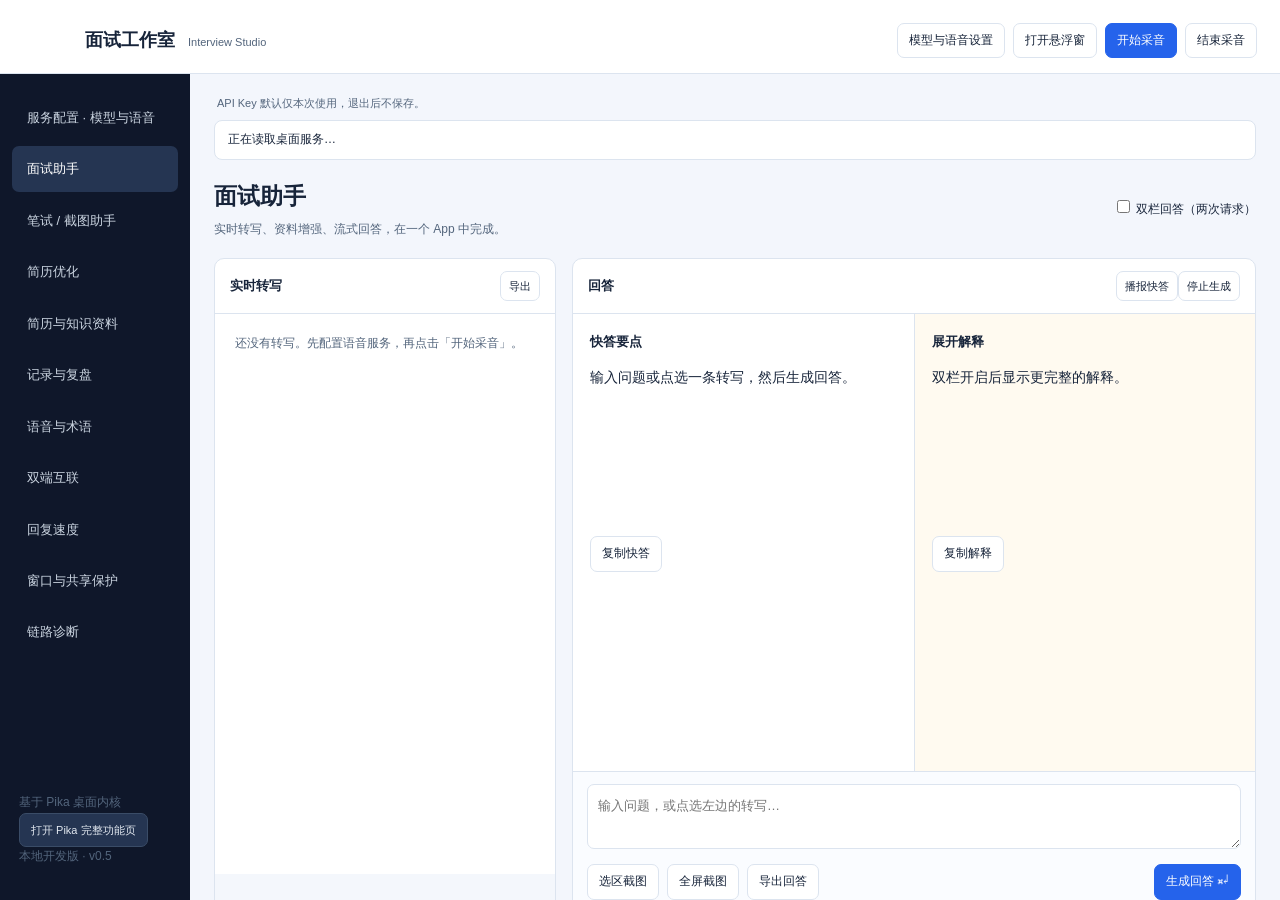
==== desktop/index.html @ 13b84ecf "Add bounded fast answers, sharing controls and native Windows build" ====
<!doctype html><html lang="zh-CN"><head><meta charset="utf-8"><meta name="viewport" content="width=device-width,initial-scale=1"><meta http-equiv="Content-Security-Policy" content="default-src 'self'; script-src 'self'; style-src 'self'; img-src 'self' data:; connect-src 'none'; object-src 'none'; base-uri 'none'; form-action 'none'"><title>面试工作室</title><link rel="stylesheet" href="studio.css"></head>
<body><header><strong>面试工作室 <span>Interview Studio</span></strong><div class="tools"><button id="settings">模型与语音设置</button><button id="overlay">打开悬浮窗</button><button id="start" class="primary">开始采音</button><button id="stop">结束采音</button></div></header>
<div class="layout"><aside><nav id="navigation"><button data-view="connect">服务配置 · 模型与语音</button><button data-view="interview" class="active">面试助手</button><button data-view="written">笔试 / 截图助手</button><button data-view="resume">简历优化</button><button data-view="materials">简历与知识资料</button><button data-view="records">记录与复盘</button><button data-view="setup">语音与术语</button><button data-view="pair">双端互联</button><button data-view="performance">回复速度</button><button data-view="privacy">窗口与共享保护</button><button data-view="diagnostics">链路诊断</button></nav><div class="aside-foot"><p>基于 Pika 桌面内核</p><button id="original">打开 Pika 完整功能页</button><p>本地开发版 · v0.5</p></div></aside><main>
<div id="credential-status" role="status">API Key 默认仅本次使用，退出后不保存。</div>
<div id="status" role="status">正在读取桌面服务…</div>
<section id="work"><div class="title"><div><h1 id="task-title">面试助手</h1><p id="task-description">实时转写、资料增强、流式回答，在一个 App 中完成。</p></div><label><input id="dual" type="checkbox"> 双栏回答（两次请求）</label></div>
<div class="work-grid"><article class="card"><div class="card-head"><b>实时转写</b><button id="export-transcript">导出</button></div><div id="transcripts" class="scroll"><p class="empty">还没有转写。先配置语音服务，再点击「开始采音」。</p></div><div id="partial" class="partial"></div></article>
<article class="card"><div class="card-head"><b id="question-title">回答</b><div><button id="speak">播报快答</button><button id="cancel">停止生成</button></div></div><div id="columns" class="columns scroll"><section><h3>快答要点 <small id="quick-time"></small></h3><pre id="quick">输入问题或点选一条转写，然后生成回答。</pre><button id="copy-quick">复制快答</button></section><section id="deep-column"><h3>展开解释 <small id="deep-time"></small></h3><pre id="deep">双栏开启后显示更完整的解释。</pre><button id="copy-deep">复制解释</button></section></div><div id="attachments"></div><div class="composer"><textarea id="question" aria-label="问题" placeholder="输入问题，或点选左边的转写…"></textarea><div class="row"><button id="capture">选区截图</button><button id="full-capture">全屏截图</button><button id="export-answer">导出回答</button><span class="grow"></span><button id="ask" class="primary">生成回答 ⌘↵</button></div></div></article></div></section>
<section id="other" hidden></section><div id="notice" role="status"></div>
</main></div><script src="renderer.js"></script></body></html>
---- desktop/studio.css ----
:root{--bg:#f3f6fc;--card:#fff;--text:#17243a;--muted:#53657c;--line:#dce4ef;--blue:#2563eb}*{box-sizing:border-box}body{margin:0;background:var(--bg);color:var(--text);font:14px/1.65 -apple-system,BlinkMacSystemFont,'PingFang SC',sans-serif}header{height:74px;display:flex;align-items:center;justify-content:space-between;padding:20px 23px 12px 85px;background:var(--card);border-bottom:1px solid var(--line);-webkit-app-region:drag}header strong{font-size:18px}header span{font-size:11px;color:var(--muted);font-weight:400;margin-left:8px}.tools,button,input,textarea,label,select{-webkit-app-region:no-drag}.tools,.row{display:flex;gap:8px;align-items:center}.grow{flex:1}button{font:inherit;font-size:12px;border:1px solid var(--line);border-radius:7px;padding:7px 11px;color:var(--text);background:var(--card);cursor:pointer}button:hover{background:#edf3ff}button:disabled{opacity:.5;cursor:not-allowed}button.primary{background:var(--blue);border-color:var(--blue);color:white}input,textarea,select{font:inherit;background:var(--card);color:var(--text);border:1px solid var(--line);border-radius:7px;padding:10px;width:100%}input[type=checkbox]{width:auto;accent-color:var(--blue)}textarea{min-height:110px;resize:vertical}label{font-size:12px}button:focus-visible,input:focus-visible,textarea:focus-visible{outline:3px solid #93c5fd;outline-offset:2px}.layout{display:grid;grid-template-columns:190px minmax(0,1fr);height:calc(100vh - 74px)}aside{padding:21px 12px;background:#0f172a;color:#cbd5e1;display:flex;flex-direction:column}nav{display:grid;gap:6px}nav button{background:transparent;color:#cbd5e1;border-color:transparent;text-align:left;padding:11px 14px;font-size:13px}nav button.active,nav button:hover{background:#253552;color:white}.aside-foot{margin-top:auto;font-size:11px;padding:12px 7px}.aside-foot button{background:#253552;color:#e2e8f0;border-color:#3a4c67;font-size:11px}main{min-width:0;padding:20px 24px;overflow:auto}h1,h2,h3,p{margin:0}h1{font-size:23px}h2{font-size:17px;margin-bottom:8px}h3{font-size:13px;font-weight:600}p{color:var(--muted);font-size:12px}.title{display:flex;align-items:center;justify-content:space-between;margin:18px 0}.title p{margin-top:4px}#status{border:1px solid var(--line);border-radius:8px;padding:9px 13px;background:var(--card);font-size:12px;white-space:pre-wrap}.work-grid{display:grid;grid-template-columns:minmax(230px,.75fr) minmax(410px,1.5fr);gap:16px;height:calc(100vh - 245px);min-height:420px}.card{background:var(--card);border:1px solid var(--line);border-radius:10px;display:flex;flex-direction:column;min-width:0;overflow:hidden}.card-head{padding:12px 15px;border-bottom:1px solid var(--line);display:flex;justify-content:space-between;align-items:center;gap:8px}.card-head b{font-size:13px}.card-head button{font-size:11px;padding:5px 8px}.scroll{overflow:auto;flex:1}.empty{padding:20px}.columns{display:grid;grid-template-columns:1fr 1fr}.columns.single{grid-template-columns:1fr}.columns section{padding:17px;min-width:0}.columns section+section{border-left:1px solid var(--line);background:#fffaf0}pre{font:14px/1.9 -apple-system,BlinkMacSystemFont,'PingFang SC',sans-serif;white-space:pre-wrap;overflow-wrap:anywhere;min-height:160px;margin:12px 0}small{color:var(--muted);font-size:10px;font-weight:400}.composer{padding:12px 14px;border-top:1px solid var(--line);background:#fafcff}.composer textarea{height:65px;min-height:50px;font-size:13px;resize:vertical}.composer .row{margin-top:8px}.turn{padding:14px 16px;border-bottom:1px solid var(--line)}.turn b{font-size:11px;color:var(--muted)}.turn p{font-size:14px;line-height:1.8;margin:6px 0;color:var(--text)}.turn button{font-size:11px;padding:3px 7px}.partial{padding:9px 15px;font-size:12px;background:#f4f7fc;min-height:38px;white-space:pre-wrap}.box{padding:22px;background:var(--card);border:1px solid var(--line);border-radius:10px;margin:16px 0}.box textarea,.box input,.box select{margin:8px 0}.box label{display:block;margin-top:12px}.box .row{margin-top:12px}.entry{padding:14px 0;border-top:1px solid var(--line);display:flex;align-items:center;gap:12px}.entry .grow{min-width:0}.entry b{font-size:13px;overflow-wrap:anywhere}#notice{padding:9px 0;font-size:12px;color:#92400e;min-height:30px;white-space:pre-wrap}#attachments{display:flex;gap:9px;padding:0 12px}#attachments figure{margin:8px 0;font-size:10px;color:var(--muted)}#attachments img{width:85px;height:55px;object-fit:contain}.log{white-space:pre-wrap;font:12px/1.8 ui-monospace,monospace}.key{font-family:monospace}.warning{color:#92400e!important}.data-grid{display:grid;grid-template-columns:1fr 1fr;gap:14px}.data-grid .box{margin:0}.badges{display:flex;gap:7px;flex-wrap:wrap}.badges span{background:#edf3ff;padding:5px 9px;border-radius:6px;font-size:11px}[hidden]{display:none!important}@media(max-width:1050px){header span{display:none}.work-grid{grid-template-columns:260px minmax(300px,1fr)}.columns{grid-template-columns:1fr}.columns section+section{border-left:0;border-top:1px solid var(--line)}main{padding:16px}.layout{grid-template-columns:170px minmax(0,1fr)}.data-grid{grid-template-columns:1fr}}@media(prefers-color-scheme:dark){:root{--bg:#0b1120;--card:#162033;--text:#e2e8f0;--muted:#a8bad0;--line:#33455f}button:hover{background:#253552}.columns section+section,.composer,.partial{background:#1d2b42}.badges span{background:#253552}#notice,.warning{color:#fcd980!important}}@media(prefers-reduced-motion:reduce){*{animation:none!important;transition:none!important}}

#credential-status{font-size:11px;color:var(--muted);padding:0 3px 8px}.box input[type=password]{font-family:ui-monospace,monospace}
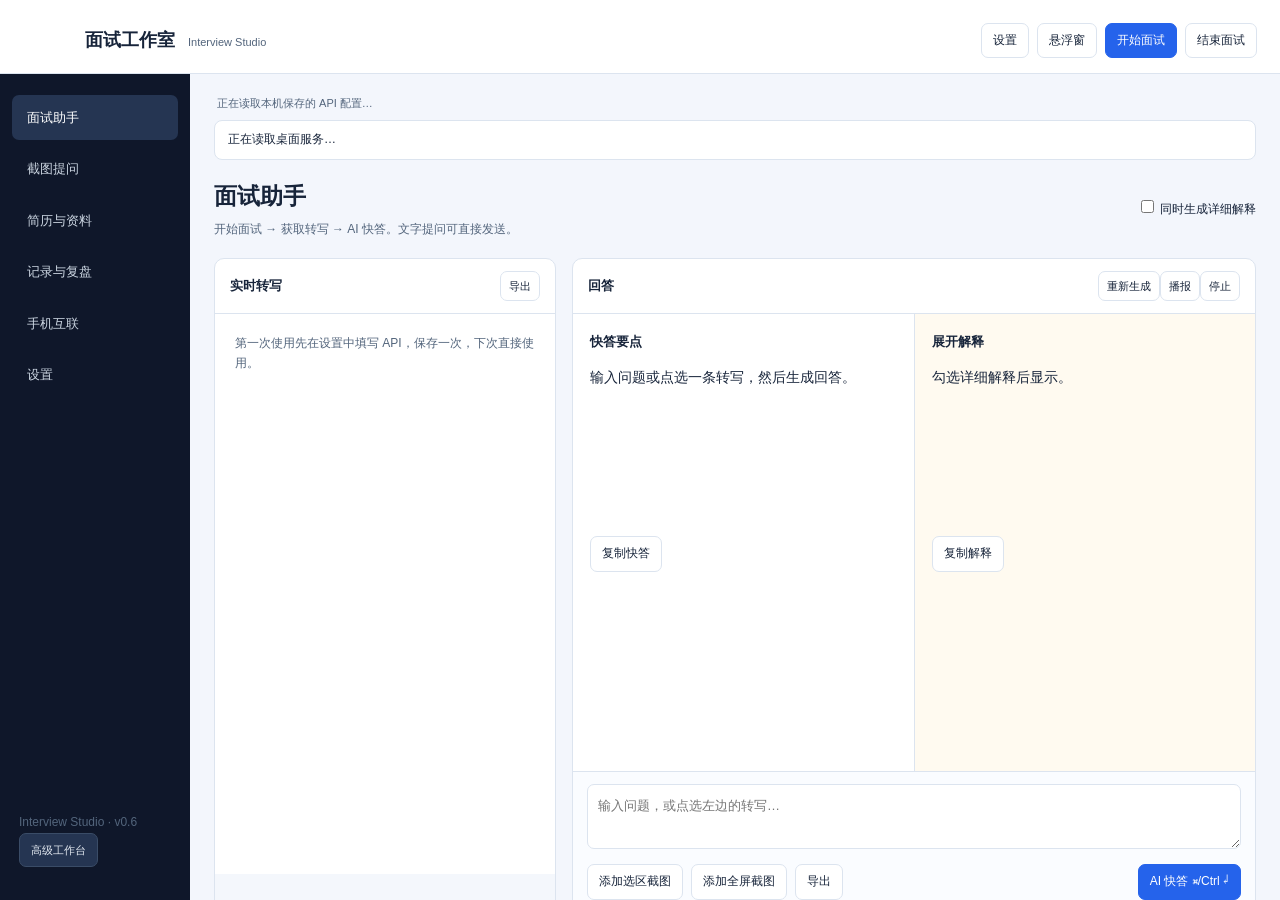
==== commit decae71d: "Simplify setup and persist API configuration locally in v0.6" ====
--- a/desktop/index.html
+++ b/desktop/index.html
@@ -1,10 +1,11 @@
 <!doctype html><html lang="zh-CN"><head><meta charset="utf-8"><meta name="viewport" content="width=device-width,initial-scale=1"><meta http-equiv="Content-Security-Policy" content="default-src 'self'; script-src 'self'; style-src 'self'; img-src 'self' data:; connect-src 'none'; object-src 'none'; base-uri 'none'; form-action 'none'"><title>面试工作室</title><link rel="stylesheet" href="studio.css"></head>
-<body><header><strong>面试工作室 <span>Interview Studio</span></strong><div class="tools"><button id="settings">模型与语音设置</button><button id="overlay">打开悬浮窗</button><button id="start" class="primary">开始采音</button><button id="stop">结束采音</button></div></header>
-<div class="layout"><aside><nav id="navigation"><button data-view="connect">服务配置 · 模型与语音</button><button data-view="interview" class="active">面试助手</button><button data-view="written">笔试 / 截图助手</button><button data-view="resume">简历优化</button><button data-view="materials">简历与知识资料</button><button data-view="records">记录与复盘</button><button data-view="setup">语音与术语</button><button data-view="pair">双端互联</button><button data-view="performance">回复速度</button><button data-view="privacy">窗口与共享保护</button><button data-view="diagnostics">链路诊断</button></nav><div class="aside-foot"><p>基于 Pika 桌面内核</p><button id="original">打开 Pika 完整功能页</button><p>本地开发版 · v0.5</p></div></aside><main>
-<div id="credential-status" role="status">API Key 默认仅本次使用，退出后不保存。</div>
-<div id="status" role="status">正在读取桌面服务…</div>
-<section id="work"><div class="title"><div><h1 id="task-title">面试助手</h1><p id="task-description">实时转写、资料增强、流式回答，在一个 App 中完成。</p></div><label><input id="dual" type="checkbox"> 双栏回答（两次请求）</label></div>
-<div class="work-grid"><article class="card"><div class="card-head"><b>实时转写</b><button id="export-transcript">导出</button></div><div id="transcripts" class="scroll"><p class="empty">还没有转写。先配置语音服务，再点击「开始采音」。</p></div><div id="partial" class="partial"></div></article>
-<article class="card"><div class="card-head"><b id="question-title">回答</b><div><button id="speak">播报快答</button><button id="cancel">停止生成</button></div></div><div id="columns" class="columns scroll"><section><h3>快答要点 <small id="quick-time"></small></h3><pre id="quick">输入问题或点选一条转写，然后生成回答。</pre><button id="copy-quick">复制快答</button></section><section id="deep-column"><h3>展开解释 <small id="deep-time"></small></h3><pre id="deep">双栏开启后显示更完整的解释。</pre><button id="copy-deep">复制解释</button></section></div><div id="attachments"></div><div class="composer"><textarea id="question" aria-label="问题" placeholder="输入问题，或点选左边的转写…"></textarea><div class="row"><button id="capture">选区截图</button><button id="full-capture">全屏截图</button><button id="export-answer">导出回答</button><span class="grow"></span><button id="ask" class="primary">生成回答 ⌘↵</button></div></div></article></div></section>
+<body><header><strong>面试工作室 <span>Interview Studio</span></strong><div class="tools"><button id="settings">设置</button><button id="overlay">悬浮窗</button><button id="start" class="primary">开始面试</button><button id="stop">结束面试</button></div></header>
+<div class="layout"><aside><nav id="navigation"><button data-view="interview" class="active">面试助手</button><button data-view="written">截图提问</button><button data-view="materials">简历与资料</button><button data-view="records">记录与复盘</button><button data-view="pair">手机互联</button><button data-view="connect">设置</button></nav><div class="aside-foot"><p>Interview Studio · v0.6</p><button id="original">高级工作台</button></div></aside><main>
+<div id="credential-status" role="status">正在读取本机保存的 API 配置…</div><div id="status" role="status">正在读取桌面服务…</div><button id="settings-back" hidden>← 返回设置</button>
+<section id="work"><div class="title"><div><h1 id="task-title">面试助手</h1><p id="task-description">开始面试 → 获取转写 → AI 快答。文字提问可直接发送。</p></div><label><input id="dual" type="checkbox"> 同时生成详细解释</label></div>
+<div class="work-grid"><article class="card"><div class="card-head"><b>实时转写</b><button id="export-transcript">导出</button></div><div id="transcripts" class="scroll"><p class="empty">第一次使用先在设置中填写 API，保存一次，下次直接使用。</p></div><div id="partial" class="partial"></div></article>
+<article class="card"><div class="card-head"><b id="question-title">回答</b><div><button id="retry-answer">重新生成</button><button id="speak">播报</button><button id="cancel">停止</button></div></div><div id="columns" class="columns scroll"><section><h3>快答要点 <small id="quick-time"></small></h3><pre id="quick">输入问题或点选一条转写，然后生成回答。</pre><button id="copy-quick">复制快答</button></section><section id="deep-column"><h3>展开解释 <small id="deep-time"></small></h3><pre id="deep">勾选详细解释后显示。</pre><button id="copy-deep">复制解释</button></section></div><div id="attachments"></div><div class="composer"><textarea id="question" aria-label="问题" placeholder="输入问题，或点选左边的转写…"></textarea><div class="row"><button id="capture">添加选区截图</button><button id="full-capture">添加全屏截图</button><button id="capture-ask" hidden>截图并提问</button><button id="export-answer">导出</button><span class="grow"></span><button id="ask" class="primary">AI 快答 ⌘/Ctrl ↵</button></div></div></article></div></section>
 <section id="other" hidden></section><div id="notice" role="status"></div>
-</main></div><script src="renderer.js"></script></body></html>
+</main></div>
+<dialog id="source-dialog" aria-labelledby="source-title"><h2 id="source-title">本次面试的数据源</h2><p>默认接收电脑播放的声音，飞书、腾讯会议保持原来的音频设置。</p><div class="source-option"><b>电脑系统声音</b><p>默认开启；仅采音时连接已配置的转写服务。</p></div><label><input id="session-mic" type="checkbox"> 同时记录我的麦克风</label><label><input id="session-screen" type="checkbox"> 本次需要截图提问</label><p>截图只在你点击截图按钮时进行；图片随提问发送给所选模型。</p><div class="row"><button id="source-cancel">取消</button><button id="source-start" class="primary">确认并开始</button></div></dialog>
+<script src="renderer.js"></script></body></html>
--- a/desktop/studio.css
+++ b/desktop/studio.css
@@ -1,3 +1,5 @@
 :root{--bg:#f3f6fc;--card:#fff;--text:#17243a;--muted:#53657c;--line:#dce4ef;--blue:#2563eb}*{box-sizing:border-box}body{margin:0;background:var(--bg);color:var(--text);font:14px/1.65 -apple-system,BlinkMacSystemFont,'PingFang SC',sans-serif}header{height:74px;display:flex;align-items:center;justify-content:space-between;padding:20px 23px 12px 85px;background:var(--card);border-bottom:1px solid var(--line);-webkit-app-region:drag}header strong{font-size:18px}header span{font-size:11px;color:var(--muted);font-weight:400;margin-left:8px}.tools,button,input,textarea,label,select{-webkit-app-region:no-drag}.tools,.row{display:flex;gap:8px;align-items:center}.grow{flex:1}button{font:inherit;font-size:12px;border:1px solid var(--line);border-radius:7px;padding:7px 11px;color:var(--text);background:var(--card);cursor:pointer}button:hover{background:#edf3ff}button:disabled{opacity:.5;cursor:not-allowed}button.primary{background:var(--blue);border-color:var(--blue);color:white}input,textarea,select{font:inherit;background:var(--card);color:var(--text);border:1px solid var(--line);border-radius:7px;padding:10px;width:100%}input[type=checkbox]{width:auto;accent-color:var(--blue)}textarea{min-height:110px;resize:vertical}label{font-size:12px}button:focus-visible,input:focus-visible,textarea:focus-visible{outline:3px solid #93c5fd;outline-offset:2px}.layout{display:grid;grid-template-columns:190px minmax(0,1fr);height:calc(100vh - 74px)}aside{padding:21px 12px;background:#0f172a;color:#cbd5e1;display:flex;flex-direction:column}nav{display:grid;gap:6px}nav button{background:transparent;color:#cbd5e1;border-color:transparent;text-align:left;padding:11px 14px;font-size:13px}nav button.active,nav button:hover{background:#253552;color:white}.aside-foot{margin-top:auto;font-size:11px;padding:12px 7px}.aside-foot button{background:#253552;color:#e2e8f0;border-color:#3a4c67;font-size:11px}main{min-width:0;padding:20px 24px;overflow:auto}h1,h2,h3,p{margin:0}h1{font-size:23px}h2{font-size:17px;margin-bottom:8px}h3{font-size:13px;font-weight:600}p{color:var(--muted);font-size:12px}.title{display:flex;align-items:center;justify-content:space-between;margin:18px 0}.title p{margin-top:4px}#status{border:1px solid var(--line);border-radius:8px;padding:9px 13px;background:var(--card);font-size:12px;white-space:pre-wrap}.work-grid{display:grid;grid-template-columns:minmax(230px,.75fr) minmax(410px,1.5fr);gap:16px;height:calc(100vh - 245px);min-height:420px}.card{background:var(--card);border:1px solid var(--line);border-radius:10px;display:flex;flex-direction:column;min-width:0;overflow:hidden}.card-head{padding:12px 15px;border-bottom:1px solid var(--line);display:flex;justify-content:space-between;align-items:center;gap:8px}.card-head b{font-size:13px}.card-head button{font-size:11px;padding:5px 8px}.scroll{overflow:auto;flex:1}.empty{padding:20px}.columns{display:grid;grid-template-columns:1fr 1fr}.columns.single{grid-template-columns:1fr}.columns section{padding:17px;min-width:0}.columns section+section{border-left:1px solid var(--line);background:#fffaf0}pre{font:14px/1.9 -apple-system,BlinkMacSystemFont,'PingFang SC',sans-serif;white-space:pre-wrap;overflow-wrap:anywhere;min-height:160px;margin:12px 0}small{color:var(--muted);font-size:10px;font-weight:400}.composer{padding:12px 14px;border-top:1px solid var(--line);background:#fafcff}.composer textarea{height:65px;min-height:50px;font-size:13px;resize:vertical}.composer .row{margin-top:8px}.turn{padding:14px 16px;border-bottom:1px solid var(--line)}.turn b{font-size:11px;color:var(--muted)}.turn p{font-size:14px;line-height:1.8;margin:6px 0;color:var(--text)}.turn button{font-size:11px;padding:3px 7px}.partial{padding:9px 15px;font-size:12px;background:#f4f7fc;min-height:38px;white-space:pre-wrap}.box{padding:22px;background:var(--card);border:1px solid var(--line);border-radius:10px;margin:16px 0}.box textarea,.box input,.box select{margin:8px 0}.box label{display:block;margin-top:12px}.box .row{margin-top:12px}.entry{padding:14px 0;border-top:1px solid var(--line);display:flex;align-items:center;gap:12px}.entry .grow{min-width:0}.entry b{font-size:13px;overflow-wrap:anywhere}#notice{padding:9px 0;font-size:12px;color:#92400e;min-height:30px;white-space:pre-wrap}#attachments{display:flex;gap:9px;padding:0 12px}#attachments figure{margin:8px 0;font-size:10px;color:var(--muted)}#attachments img{width:85px;height:55px;object-fit:contain}.log{white-space:pre-wrap;font:12px/1.8 ui-monospace,monospace}.key{font-family:monospace}.warning{color:#92400e!important}.data-grid{display:grid;grid-template-columns:1fr 1fr;gap:14px}.data-grid .box{margin:0}.badges{display:flex;gap:7px;flex-wrap:wrap}.badges span{background:#edf3ff;padding:5px 9px;border-radius:6px;font-size:11px}[hidden]{display:none!important}@media(max-width:1050px){header span{display:none}.work-grid{grid-template-columns:260px minmax(300px,1fr)}.columns{grid-template-columns:1fr}.columns section+section{border-left:0;border-top:1px solid var(--line)}main{padding:16px}.layout{grid-template-columns:170px minmax(0,1fr)}.data-grid{grid-template-columns:1fr}}@media(prefers-color-scheme:dark){:root{--bg:#0b1120;--card:#162033;--text:#e2e8f0;--muted:#a8bad0;--line:#33455f}button:hover{background:#253552}.columns section+section,.composer,.partial{background:#1d2b42}.badges span{background:#253552}#notice,.warning{color:#fcd980!important}}@media(prefers-reduced-motion:reduce){*{animation:none!important;transition:none!important}}
 
 #credential-status{font-size:11px;color:var(--muted);padding:0 3px 8px}.box input[type=password]{font-family:ui-monospace,monospace}
+
+details summary{cursor:pointer;font-weight:600;font-size:15px;list-style-position:inside}details[open]>summary{margin-bottom:14px}.box details{margin-top:14px;padding:10px 0;border-top:1px solid var(--line)}.box details summary{font-size:12px;color:var(--muted)}.settings-links{display:grid;grid-template-columns:1fr 1fr;gap:10px;margin-top:14px}#settings-back{margin-top:12px}dialog{color:var(--text);background:var(--card);border:1px solid var(--line);border-radius:16px;padding:28px;max-width:480px;width:calc(100vw - 40px);box-shadow:0 20px 80px #0005}dialog::backdrop{background:#0007}dialog label{display:block;margin:18px 0;font-size:14px}dialog .row{justify-content:flex-end;margin-top:22px}.source-option{border:1px solid var(--line);border-radius:10px;padding:14px;margin:18px 0}.composer .row{flex-wrap:wrap}#capture-ask{color:var(--blue);border-color:var(--blue)}
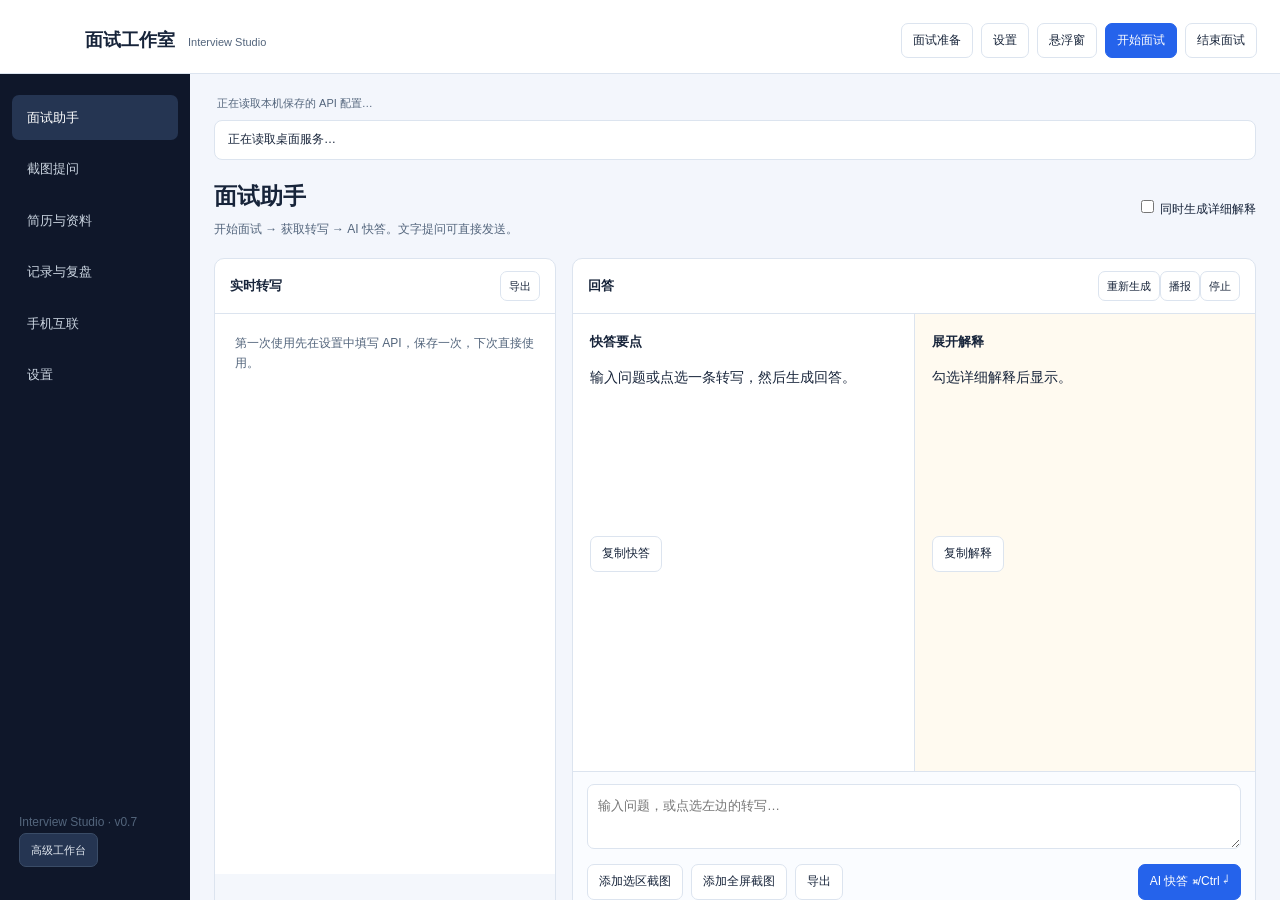
==== commit ad2c700a: "Add saved interview preparation, complete short resumes and context provenance in v0.7" ====
--- a/desktop/index.html
+++ b/desktop/index.html
@@ -1,11 +1,11 @@
 <!doctype html><html lang="zh-CN"><head><meta charset="utf-8"><meta name="viewport" content="width=device-width,initial-scale=1"><meta http-equiv="Content-Security-Policy" content="default-src 'self'; script-src 'self'; style-src 'self'; img-src 'self' data:; connect-src 'none'; object-src 'none'; base-uri 'none'; form-action 'none'"><title>面试工作室</title><link rel="stylesheet" href="studio.css"></head>
-<body><header><strong>面试工作室 <span>Interview Studio</span></strong><div class="tools"><button id="settings">设置</button><button id="overlay">悬浮窗</button><button id="start" class="primary">开始面试</button><button id="stop">结束面试</button></div></header>
-<div class="layout"><aside><nav id="navigation"><button data-view="interview" class="active">面试助手</button><button data-view="written">截图提问</button><button data-view="materials">简历与资料</button><button data-view="records">记录与复盘</button><button data-view="pair">手机互联</button><button data-view="connect">设置</button></nav><div class="aside-foot"><p>Interview Studio · v0.6</p><button id="original">高级工作台</button></div></aside><main>
+<body><header><strong>面试工作室 <span>Interview Studio</span></strong><div class="tools"><button id="prepare">面试准备</button><button id="settings">设置</button><button id="overlay">悬浮窗</button><button id="start" class="primary">开始面试</button><button id="stop">结束面试</button></div></header>
+<div class="layout"><aside><nav id="navigation"><button data-view="interview" class="active">面试助手</button><button data-view="written">截图提问</button><button data-view="materials">简历与资料</button><button data-view="records">记录与复盘</button><button data-view="pair">手机互联</button><button data-view="connect">设置</button></nav><div class="aside-foot"><p>Interview Studio · v0.7</p><button id="original">高级工作台</button></div></aside><main>
 <div id="credential-status" role="status">正在读取本机保存的 API 配置…</div><div id="status" role="status">正在读取桌面服务…</div><button id="settings-back" hidden>← 返回设置</button>
-<section id="work"><div class="title"><div><h1 id="task-title">面试助手</h1><p id="task-description">开始面试 → 获取转写 → AI 快答。文字提问可直接发送。</p></div><label><input id="dual" type="checkbox"> 同时生成详细解释</label></div>
+<section id="work"><p id="preparation-summary"></p><div class="title"><div><h1 id="task-title">面试助手</h1><p id="task-description">开始面试 → 获取转写 → AI 快答。文字提问可直接发送。</p></div><label><input id="dual" type="checkbox"> 同时生成详细解释</label></div>
 <div class="work-grid"><article class="card"><div class="card-head"><b>实时转写</b><button id="export-transcript">导出</button></div><div id="transcripts" class="scroll"><p class="empty">第一次使用先在设置中填写 API，保存一次，下次直接使用。</p></div><div id="partial" class="partial"></div></article>
-<article class="card"><div class="card-head"><b id="question-title">回答</b><div><button id="retry-answer">重新生成</button><button id="speak">播报</button><button id="cancel">停止</button></div></div><div id="columns" class="columns scroll"><section><h3>快答要点 <small id="quick-time"></small></h3><pre id="quick">输入问题或点选一条转写，然后生成回答。</pre><button id="copy-quick">复制快答</button></section><section id="deep-column"><h3>展开解释 <small id="deep-time"></small></h3><pre id="deep">勾选详细解释后显示。</pre><button id="copy-deep">复制解释</button></section></div><div id="attachments"></div><div class="composer"><textarea id="question" aria-label="问题" placeholder="输入问题，或点选左边的转写…"></textarea><div class="row"><button id="capture">添加选区截图</button><button id="full-capture">添加全屏截图</button><button id="capture-ask" hidden>截图并提问</button><button id="export-answer">导出</button><span class="grow"></span><button id="ask" class="primary">AI 快答 ⌘/Ctrl ↵</button></div></div></article></div></section>
+<article class="card"><div class="card-head"><b id="question-title">回答</b><div><button id="retry-answer">重新生成</button><button id="speak">播报</button><button id="cancel">停止</button></div></div><div id="columns" class="columns scroll"><section><h3>快答要点 <small id="quick-time"></small></h3><pre id="quick">输入问题或点选一条转写，然后生成回答。</pre><button id="copy-quick">复制快答</button></section><section id="deep-column"><h3>展开解释 <small id="deep-time"></small></h3><pre id="deep">勾选详细解释后显示。</pre><button id="copy-deep">复制解释</button></section></div><div id="attachments"></div><details id="answer-sources" hidden><summary>本次提供给模型的资料</summary><p>这是实际发送的背景范围，不代表模型逐条引用或核实。点击可查看当时片段。</p><div id="source-items"></div></details><div class="composer"><textarea id="question" aria-label="问题" placeholder="输入问题，或点选左边的转写…"></textarea><div class="row"><button id="capture">添加选区截图</button><button id="full-capture">添加全屏截图</button><button id="capture-ask" hidden>截图并提问</button><button id="export-answer">导出</button><span class="grow"></span><button id="ask" class="primary">AI 快答 ⌘/Ctrl ↵</button></div></div></article></div></section>
 <section id="other" hidden></section><div id="notice" role="status"></div>
 </main></div>
 <dialog id="source-dialog" aria-labelledby="source-title"><h2 id="source-title">本次面试的数据源</h2><p>默认接收电脑播放的声音，飞书、腾讯会议保持原来的音频设置。</p><div class="source-option"><b>电脑系统声音</b><p>默认开启；仅采音时连接已配置的转写服务。</p></div><label><input id="session-mic" type="checkbox"> 同时记录我的麦克风</label><label><input id="session-screen" type="checkbox"> 本次需要截图提问</label><p>截图只在你点击截图按钮时进行；图片随提问发送给所选模型。</p><div class="row"><button id="source-cancel">取消</button><button id="source-start" class="primary">确认并开始</button></div></dialog>
-<script src="renderer.js"></script></body></html>
+<dialog id="document-dialog" aria-labelledby="document-title"><h2 id="document-title">资料原文</h2><p id="document-range"></p><pre id="document-content"></pre><button id="document-close">关闭</button></dialog><script src="renderer.js"></script></body></html>
--- a/desktop/studio.css
+++ b/desktop/studio.css
@@ -3,3 +3,5 @@
 #credential-status{font-size:11px;color:var(--muted);padding:0 3px 8px}.box input[type=password]{font-family:ui-monospace,monospace}
 
 details summary{cursor:pointer;font-weight:600;font-size:15px;list-style-position:inside}details[open]>summary{margin-bottom:14px}.box details{margin-top:14px;padding:10px 0;border-top:1px solid var(--line)}.box details summary{font-size:12px;color:var(--muted)}.settings-links{display:grid;grid-template-columns:1fr 1fr;gap:10px;margin-top:14px}#settings-back{margin-top:12px}dialog{color:var(--text);background:var(--card);border:1px solid var(--line);border-radius:16px;padding:28px;max-width:480px;width:calc(100vw - 40px);box-shadow:0 20px 80px #0005}dialog::backdrop{background:#0007}dialog label{display:block;margin:18px 0;font-size:14px}dialog .row{justify-content:flex-end;margin-top:22px}.source-option{border:1px solid var(--line);border-radius:10px;padding:14px;margin:18px 0}.composer .row{flex-wrap:wrap}#capture-ask{color:var(--blue);border-color:var(--blue)}
+
+#preparation-summary{margin-top:12px;color:var(--muted)}#answer-sources{padding:8px 14px;border-top:1px solid var(--line);font-size:11px}#answer-sources summary{font-size:12px}#source-items{display:flex;gap:5px;flex-wrap:wrap;max-height:90px;overflow:auto}#source-items button{font-size:10px;padding:3px 6px}#document-dialog{max-width:850px}#document-content{max-height:60vh;overflow:auto;min-height:80px;font-size:13px}.data-grid label{margin-top:0}
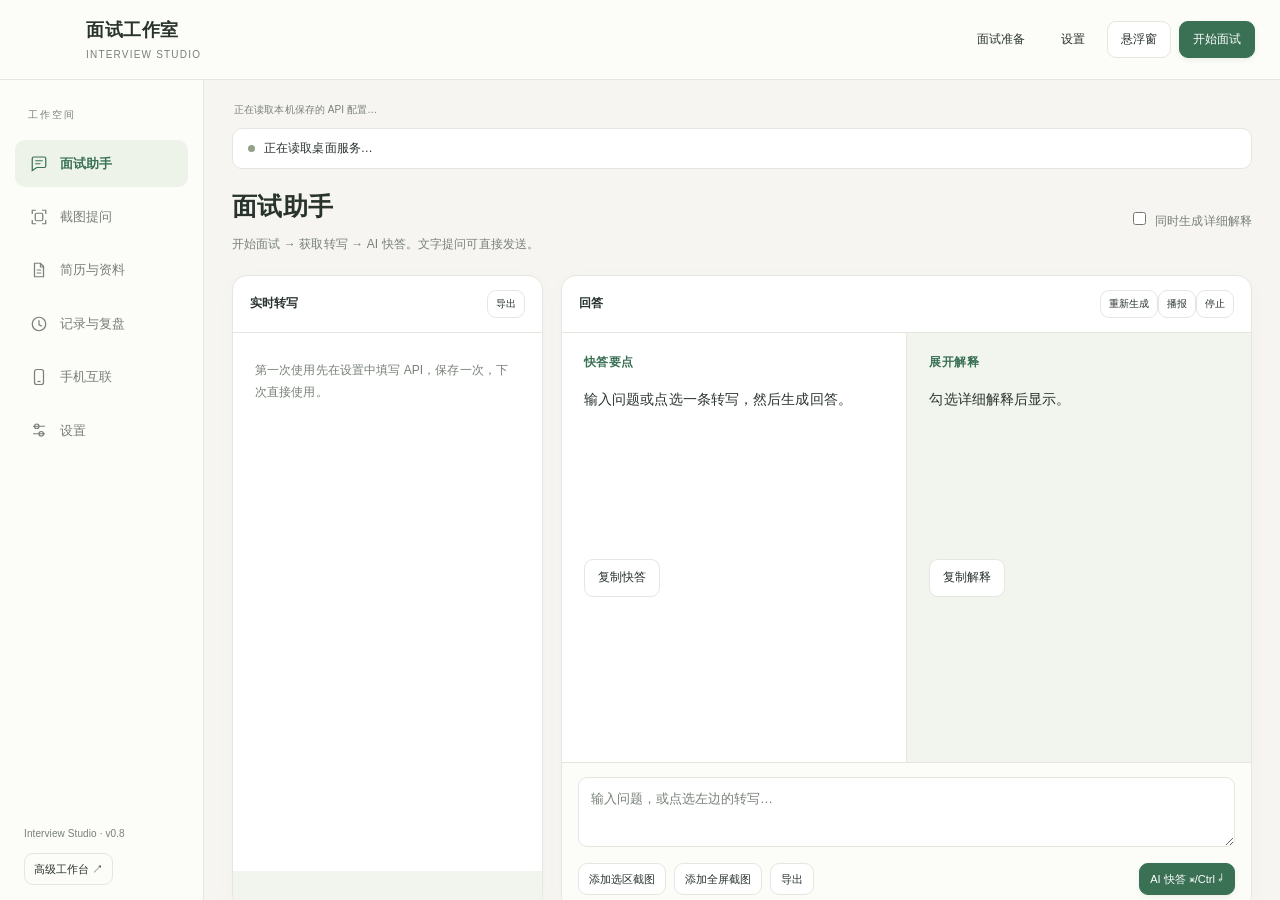
==== commit 0ad795c6: "Improve Windows controls, Chinese floating interactions and transparent text appearance" ====
--- a/desktop/index.html
+++ b/desktop/index.html
@@ -1,6 +1,6 @@
 <!doctype html><html lang="zh-CN"><head><meta charset="utf-8"><meta name="viewport" content="width=device-width,initial-scale=1"><meta http-equiv="Content-Security-Policy" content="default-src 'self'; script-src 'self'; style-src 'self'; img-src 'self' data:; connect-src 'none'; object-src 'none'; base-uri 'none'; form-action 'none'"><title>面试工作室</title><link rel="stylesheet" href="studio.css"></head>
-<body><header><strong>面试工作室 <span>Interview Studio</span></strong><div class="tools"><button id="prepare">面试准备</button><button id="settings">设置</button><button id="overlay">悬浮窗</button><button id="start" class="primary">开始面试</button><button id="stop">结束面试</button></div></header>
-<div class="layout"><aside><nav id="navigation"><button data-view="interview" class="active">面试助手</button><button data-view="written">截图提问</button><button data-view="materials">简历与资料</button><button data-view="records">记录与复盘</button><button data-view="pair">手机互联</button><button data-view="connect">设置</button></nav><div class="aside-foot"><p>Interview Studio · v0.7</p><button id="original">高级工作台</button></div></aside><main>
+<body><header><strong>面试工作室 <span>INTERVIEW STUDIO</span></strong><div class="tools"><button id="prepare" class="quiet">面试准备</button><button id="settings" class="quiet">设置</button><button id="overlay">悬浮窗</button><button id="start" class="primary">开始面试</button><button id="stop" hidden>结束面试</button></div></header>
+<div class="layout"><aside><div class="nav-caption">工作空间</div><nav id="navigation"><button data-view="interview" class="active"><svg viewBox="0 0 24 24" aria-hidden="true"><path d="M5 4h14a2 2 0 0 1 2 2v10a2 2 0 0 1-2 2H9l-6 4V6a2 2 0 0 1 2-2Z"/><path d="M7 9h10M7 13h7"/></svg>面试助手</button><button data-view="written"><svg viewBox="0 0 24 24" aria-hidden="true"><path d="M8 3H3v5M16 3h5v5M21 16v5h-5M8 21H3v-5"/><rect x="7" y="7" width="10" height="10" rx="2"/></svg>截图提问</button><button data-view="materials"><svg viewBox="0 0 24 24" aria-hidden="true"><path d="M6 3h8l4 4v14H6ZM14 3v5h5M9 12h6M9 16h6"/></svg>简历与资料</button><button data-view="records"><svg viewBox="0 0 24 24" aria-hidden="true"><circle cx="12" cy="12" r="9"/><path d="M12 7v6l4 2"/></svg>记录与复盘</button><button data-view="pair"><svg viewBox="0 0 24 24" aria-hidden="true"><rect x="6" y="2" width="12" height="20" rx="3"/><path d="M10 18h4"/></svg>手机互联</button><button data-view="connect"><svg viewBox="0 0 24 24" aria-hidden="true"><path d="M4 7h16M4 17h16"/><circle cx="9" cy="7" r="3"/><circle cx="15" cy="17" r="3"/></svg>设置</button></nav><div class="aside-foot"><p>Interview Studio · v0.8</p><button id="original">高级工作台 ↗</button></div></aside><main>
 <div id="credential-status" role="status">正在读取本机保存的 API 配置…</div><div id="status" role="status">正在读取桌面服务…</div><button id="settings-back" hidden>← 返回设置</button>
 <section id="work"><p id="preparation-summary"></p><div class="title"><div><h1 id="task-title">面试助手</h1><p id="task-description">开始面试 → 获取转写 → AI 快答。文字提问可直接发送。</p></div><label><input id="dual" type="checkbox"> 同时生成详细解释</label></div>
 <div class="work-grid"><article class="card"><div class="card-head"><b>实时转写</b><button id="export-transcript">导出</button></div><div id="transcripts" class="scroll"><p class="empty">第一次使用先在设置中填写 API，保存一次，下次直接使用。</p></div><div id="partial" class="partial"></div></article>
--- a/desktop/studio.css
+++ b/desktop/studio.css
@@ -1,7 +1,15 @@
-:root{--bg:#f3f6fc;--card:#fff;--text:#17243a;--muted:#53657c;--line:#dce4ef;--blue:#2563eb}*{box-sizing:border-box}body{margin:0;background:var(--bg);color:var(--text);font:14px/1.65 -apple-system,BlinkMacSystemFont,'PingFang SC',sans-serif}header{height:74px;display:flex;align-items:center;justify-content:space-between;padding:20px 23px 12px 85px;background:var(--card);border-bottom:1px solid var(--line);-webkit-app-region:drag}header strong{font-size:18px}header span{font-size:11px;color:var(--muted);font-weight:400;margin-left:8px}.tools,button,input,textarea,label,select{-webkit-app-region:no-drag}.tools,.row{display:flex;gap:8px;align-items:center}.grow{flex:1}button{font:inherit;font-size:12px;border:1px solid var(--line);border-radius:7px;padding:7px 11px;color:var(--text);background:var(--card);cursor:pointer}button:hover{background:#edf3ff}button:disabled{opacity:.5;cursor:not-allowed}button.primary{background:var(--blue);border-color:var(--blue);color:white}input,textarea,select{font:inherit;background:var(--card);color:var(--text);border:1px solid var(--line);border-radius:7px;padding:10px;width:100%}input[type=checkbox]{width:auto;accent-color:var(--blue)}textarea{min-height:110px;resize:vertical}label{font-size:12px}button:focus-visible,input:focus-visible,textarea:focus-visible{outline:3px solid #93c5fd;outline-offset:2px}.layout{display:grid;grid-template-columns:190px minmax(0,1fr);height:calc(100vh - 74px)}aside{padding:21px 12px;background:#0f172a;color:#cbd5e1;display:flex;flex-direction:column}nav{display:grid;gap:6px}nav button{background:transparent;color:#cbd5e1;border-color:transparent;text-align:left;padding:11px 14px;font-size:13px}nav button.active,nav button:hover{background:#253552;color:white}.aside-foot{margin-top:auto;font-size:11px;padding:12px 7px}.aside-foot button{background:#253552;color:#e2e8f0;border-color:#3a4c67;font-size:11px}main{min-width:0;padding:20px 24px;overflow:auto}h1,h2,h3,p{margin:0}h1{font-size:23px}h2{font-size:17px;margin-bottom:8px}h3{font-size:13px;font-weight:600}p{color:var(--muted);font-size:12px}.title{display:flex;align-items:center;justify-content:space-between;margin:18px 0}.title p{margin-top:4px}#status{border:1px solid var(--line);border-radius:8px;padding:9px 13px;background:var(--card);font-size:12px;white-space:pre-wrap}.work-grid{display:grid;grid-template-columns:minmax(230px,.75fr) minmax(410px,1.5fr);gap:16px;height:calc(100vh - 245px);min-height:420px}.card{background:var(--card);border:1px solid var(--line);border-radius:10px;display:flex;flex-direction:column;min-width:0;overflow:hidden}.card-head{padding:12px 15px;border-bottom:1px solid var(--line);display:flex;justify-content:space-between;align-items:center;gap:8px}.card-head b{font-size:13px}.card-head button{font-size:11px;padding:5px 8px}.scroll{overflow:auto;flex:1}.empty{padding:20px}.columns{display:grid;grid-template-columns:1fr 1fr}.columns.single{grid-template-columns:1fr}.columns section{padding:17px;min-width:0}.columns section+section{border-left:1px solid var(--line);background:#fffaf0}pre{font:14px/1.9 -apple-system,BlinkMacSystemFont,'PingFang SC',sans-serif;white-space:pre-wrap;overflow-wrap:anywhere;min-height:160px;margin:12px 0}small{color:var(--muted);font-size:10px;font-weight:400}.composer{padding:12px 14px;border-top:1px solid var(--line);background:#fafcff}.composer textarea{height:65px;min-height:50px;font-size:13px;resize:vertical}.composer .row{margin-top:8px}.turn{padding:14px 16px;border-bottom:1px solid var(--line)}.turn b{font-size:11px;color:var(--muted)}.turn p{font-size:14px;line-height:1.8;margin:6px 0;color:var(--text)}.turn button{font-size:11px;padding:3px 7px}.partial{padding:9px 15px;font-size:12px;background:#f4f7fc;min-height:38px;white-space:pre-wrap}.box{padding:22px;background:var(--card);border:1px solid var(--line);border-radius:10px;margin:16px 0}.box textarea,.box input,.box select{margin:8px 0}.box label{display:block;margin-top:12px}.box .row{margin-top:12px}.entry{padding:14px 0;border-top:1px solid var(--line);display:flex;align-items:center;gap:12px}.entry .grow{min-width:0}.entry b{font-size:13px;overflow-wrap:anywhere}#notice{padding:9px 0;font-size:12px;color:#92400e;min-height:30px;white-space:pre-wrap}#attachments{display:flex;gap:9px;padding:0 12px}#attachments figure{margin:8px 0;font-size:10px;color:var(--muted)}#attachments img{width:85px;height:55px;object-fit:contain}.log{white-space:pre-wrap;font:12px/1.8 ui-monospace,monospace}.key{font-family:monospace}.warning{color:#92400e!important}.data-grid{display:grid;grid-template-columns:1fr 1fr;gap:14px}.data-grid .box{margin:0}.badges{display:flex;gap:7px;flex-wrap:wrap}.badges span{background:#edf3ff;padding:5px 9px;border-radius:6px;font-size:11px}[hidden]{display:none!important}@media(max-width:1050px){header span{display:none}.work-grid{grid-template-columns:260px minmax(300px,1fr)}.columns{grid-template-columns:1fr}.columns section+section{border-left:0;border-top:1px solid var(--line)}main{padding:16px}.layout{grid-template-columns:170px minmax(0,1fr)}.data-grid{grid-template-columns:1fr}}@media(prefers-color-scheme:dark){:root{--bg:#0b1120;--card:#162033;--text:#e2e8f0;--muted:#a8bad0;--line:#33455f}button:hover{background:#253552}.columns section+section,.composer,.partial{background:#1d2b42}.badges span{background:#253552}#notice,.warning{color:#fcd980!important}}@media(prefers-reduced-motion:reduce){*{animation:none!important;transition:none!important}}
-
-#credential-status{font-size:11px;color:var(--muted);padding:0 3px 8px}.box input[type=password]{font-family:ui-monospace,monospace}
-
-details summary{cursor:pointer;font-weight:600;font-size:15px;list-style-position:inside}details[open]>summary{margin-bottom:14px}.box details{margin-top:14px;padding:10px 0;border-top:1px solid var(--line)}.box details summary{font-size:12px;color:var(--muted)}.settings-links{display:grid;grid-template-columns:1fr 1fr;gap:10px;margin-top:14px}#settings-back{margin-top:12px}dialog{color:var(--text);background:var(--card);border:1px solid var(--line);border-radius:16px;padding:28px;max-width:480px;width:calc(100vw - 40px);box-shadow:0 20px 80px #0005}dialog::backdrop{background:#0007}dialog label{display:block;margin:18px 0;font-size:14px}dialog .row{justify-content:flex-end;margin-top:22px}.source-option{border:1px solid var(--line);border-radius:10px;padding:14px;margin:18px 0}.composer .row{flex-wrap:wrap}#capture-ask{color:var(--blue);border-color:var(--blue)}
-
-#preparation-summary{margin-top:12px;color:var(--muted)}#answer-sources{padding:8px 14px;border-top:1px solid var(--line);font-size:11px}#answer-sources summary{font-size:12px}#source-items{display:flex;gap:5px;flex-wrap:wrap;max-height:90px;overflow:auto}#source-items button{font-size:10px;padding:3px 6px}#document-dialog{max-width:850px}#document-content{max-height:60vh;overflow:auto;min-height:80px;font-size:13px}.data-grid label{margin-top:0}
+:root{color-scheme:light;--bg:#f6f5f1;--card:#fff;--text:#29332d;--muted:#788078;--line:#e4e7df;--blue:#3a7155;--accent:#3a7155;--soft:#edf3e9;--hover:#f2f5ee;--sidebar:#fcfcf8;--shadow:0 4px 24px #36452c05}
+:root[data-theme=dark]{color-scheme:dark;--bg:#1e211f;--card:#292d29;--text:#e9eee6;--muted:#a5afa3;--line:#3c443a;--blue:#a1c9a9;--accent:#a1c9a9;--soft:#354639;--hover:#343d34;--sidebar:#252925;--shadow:none}
+*{box-sizing:border-box}body{margin:0;background:var(--bg);color:var(--text);font:14px/1.65 -apple-system,BlinkMacSystemFont,'Segoe UI','PingFang SC','Microsoft YaHei',sans-serif;letter-spacing:.1px}button,input,textarea,select{font:inherit}button,input,textarea,label,select,.tools{-webkit-app-region:no-drag}
+header{height:80px;display:flex;align-items:center;justify-content:space-between;gap:16px;padding:15px 25px 15px 86px;background:var(--sidebar);border-bottom:1px solid var(--line);-webkit-app-region:drag}body.platform-win32 header,body.platform-linux header{padding-left:26px}header strong{font-size:18px;font-weight:650;white-space:nowrap;letter-spacing:.6px}header strong>span{display:block;font-size:10px;font-weight:400;color:var(--muted);letter-spacing:1.2px;margin-top:1px}.tools,.row{display:flex;gap:8px;align-items:center}.grow{flex:1}
+button{font-size:12px;font-weight:500;border:1px solid var(--line);border-radius:9px;padding:8px 13px;color:var(--text);background:var(--card);cursor:pointer;transition:background .14s,border-color .14s}button:hover{background:var(--hover);border-color:#abbba4}button:disabled{opacity:.45;cursor:not-allowed}button.primary{background:#3a7155;border-color:#3a7155;color:#fff;box-shadow:0 2px 5px #34583814}button.primary:hover{background:#2e6047;border-color:#2e6047}button.quiet{border-color:transparent;background:transparent}button:focus-visible,input:focus-visible,textarea:focus-visible,select:focus-visible{outline:3px solid #91ad8170;outline-offset:3px}
+input,textarea,select{width:100%;background:var(--card);color:var(--text);border:1px solid var(--line);border-radius:9px;padding:11px 12px;font-size:13px;line-height:1.5}input::placeholder,textarea::placeholder{color:var(--muted)}input[type=checkbox]{width:auto;accent-color:var(--accent);margin-right:6px}input[type=range]{padding:8px 0;accent-color:var(--accent);cursor:pointer}textarea{min-height:110px;resize:vertical}label{font-size:12px;color:var(--muted)}
+.layout{display:grid;grid-template-columns:204px minmax(0,1fr);height:calc(100vh - 80px)}aside{padding:27px 15px 15px;background:var(--sidebar);border-right:1px solid var(--line);display:flex;flex-direction:column}.nav-caption{padding:0 13px 16px;font-size:10px;letter-spacing:2px;color:var(--muted)}nav{display:grid;gap:6px}nav button{display:flex;align-items:center;gap:12px;border:1px solid transparent;background:transparent;color:var(--muted);text-align:left;padding:12px 14px;font-size:13px;border-radius:10px}nav svg{width:18px;height:18px;fill:none;stroke:currentColor;stroke-width:1.65;flex-shrink:0}nav button.active,nav button:hover{background:var(--soft);border-color:transparent;color:var(--accent)}nav button.active{font-weight:650}.aside-foot{margin-top:auto;padding:18px 9px 0;font-size:10px}.aside-foot p{font-size:10px;margin-bottom:9px}.aside-foot button{padding:6px 9px;font-size:11px;background:transparent}
+main{min-width:0;padding:22px 28px;overflow:auto}h1,h2,h3,p{margin:0}h1{font-size:25px;font-weight:650;letter-spacing:.3px}h2{font-size:16px;font-weight:650;margin-bottom:7px}h3{font-size:12px;font-weight:650;color:var(--accent);letter-spacing:.5px}p{color:var(--muted);font-size:12px;line-height:1.85}.title{display:flex;align-items:center;justify-content:space-between;gap:16px;margin:12px 0 20px}.title p{margin-top:5px}.title>label{white-space:nowrap}#credential-status{font-size:10px;color:var(--muted);padding:0 2px 9px}#status{border:1px solid var(--line);border-radius:10px;padding:10px 15px;background:var(--card);font-size:12px;white-space:pre-wrap}#status::before{content:'';display:inline-block;width:7px;height:7px;border-radius:50%;background:#91a18a;margin-right:9px}#status[data-active=true]::before{background:#4f9b6a}#preparation-summary{font-size:10px;color:var(--accent);margin-top:17px;letter-spacing:.4px}
+.work-grid{display:grid;grid-template-columns:minmax(220px,.72fr) minmax(0,1.6fr);gap:18px;height:calc(100vh - 265px);min-height:420px}.card{background:var(--card);border:1px solid var(--line);border-radius:15px;display:flex;flex-direction:column;min-width:0;overflow:hidden;box-shadow:var(--shadow)}.card-head{padding:14px 17px;border-bottom:1px solid var(--line);display:flex;justify-content:space-between;align-items:center;gap:8px}.card-head b{font-size:12px;font-weight:600}.card-head button{font-size:10px;padding:5px 8px;background:transparent}.scroll{overflow:auto;flex:1}.empty{padding:26px 22px;color:var(--muted);font-size:12px}.columns{display:grid;grid-template-columns:1fr 1fr}.columns.single{grid-template-columns:1fr}.columns section{padding:20px 22px;min-width:0}.columns section+section{border-left:1px solid var(--line);background:var(--hover)}pre{font:14px/1.95 -apple-system,BlinkMacSystemFont,'Segoe UI','PingFang SC','Microsoft YaHei',sans-serif;white-space:pre-wrap;overflow-wrap:anywhere;min-height:160px;margin:13px 0}small{color:var(--muted);font-size:10px;font-weight:400}.composer{padding:14px 16px;border-top:1px solid var(--line);background:var(--sidebar)}.composer textarea{height:70px;min-height:55px;font-size:13px;resize:vertical;background:var(--card)}.composer .row{margin-top:9px;flex-wrap:wrap}.composer button{padding:6px 10px;font-size:11px}.turn{padding:16px 18px;border-bottom:1px solid var(--line)}.turn b{font-size:10px;color:var(--muted);font-weight:500}.turn p{font-size:14px;line-height:1.85;margin:7px 0;color:var(--text)}.turn button{font-size:10px;padding:3px 7px}.partial{padding:9px 16px;font-size:12px;background:var(--hover);min-height:38px;white-space:pre-wrap}
+.box{padding:24px;background:var(--card);border:1px solid var(--line);border-radius:14px;margin:18px 0;box-shadow:var(--shadow)}.box textarea,.box input,.box select{margin:8px 0}.box label{display:block;margin-top:14px}.box .row{margin-top:14px;flex-wrap:wrap}.box input[type=password]{font-family:ui-monospace,monospace}.entry{padding:15px 0;border-top:1px solid var(--line);display:flex;align-items:center;gap:10px}.entry .grow{min-width:0}.entry b{font-size:13px;overflow-wrap:anywhere}.data-grid{display:grid;grid-template-columns:1fr 1fr;gap:18px}.data-grid .box{margin:0}.data-grid label{margin-top:0}.badges{display:flex;gap:7px;flex-wrap:wrap}.badges span{background:var(--soft);color:var(--accent);padding:5px 9px;border-radius:7px;font-size:10px}.log{white-space:pre-wrap;font:12px/1.8 ui-monospace,monospace}.key{font-family:monospace}.warning,#notice{color:#9b652f!important}#notice{padding:10px 0;font-size:12px;min-height:30px;white-space:pre-wrap}#attachments{display:flex;gap:9px;padding:0 14px}#attachments figure{margin:8px 0;font-size:10px;color:var(--muted)}#attachments img{width:85px;height:55px;object-fit:contain}
+details summary{cursor:pointer;font-weight:600;font-size:15px;list-style-position:inside}details[open]>summary{margin-bottom:14px}.box details{margin-top:15px;padding:12px 0 0;border-top:1px solid var(--line)}.box details summary{font-size:11px;color:var(--muted)}.settings-links{display:grid;grid-template-columns:1fr 1fr;gap:10px;margin-top:14px}#settings-back{margin-top:14px}.settings-head{display:flex;justify-content:space-between;align-items:flex-start;gap:20px;margin:8px 0 20px}.settings-head p{margin-top:5px}.step-label{font-size:10px;font-weight:600;letter-spacing:1px;color:var(--accent);margin-bottom:11px}.setup-grid{display:grid;grid-template-columns:1fr 1fr;gap:18px;align-items:start}.setup-grid>.box{margin:0}.setup-tip{padding:12px 14px;border-radius:9px;background:var(--soft);color:var(--accent);font-size:11px;line-height:1.9;margin:12px 0}.provider-note{margin:10px 0 6px;padding:13px 14px;background:var(--hover);border-radius:9px;font-size:11px;color:var(--muted);line-height:1.9}.provider-note strong{color:var(--text)}.provider-reference{font-size:10px;color:var(--muted);margin-top:8px}.appearance-grid{display:grid;grid-template-columns:1fr 1.4fr;gap:30px;align-items:start}.appearance-grid label{margin-top:0}.range-head{display:flex;justify-content:space-between}.range-head output{font-size:12px;font-weight:650;color:var(--accent)}.opacity-sample{margin-top:8px;padding:15px;background:repeating-linear-gradient(45deg,var(--soft),var(--soft) 10px,var(--bg) 10px,var(--bg) 20px);border:1px solid var(--line);border-radius:10px}.opacity-sample span{display:block;padding:12px;border-radius:8px;color:var(--text);font-size:12px;background:var(--card)}
+dialog{color:var(--text);background:var(--card);border:1px solid var(--line);border-radius:17px;padding:30px;max-width:480px;width:calc(100vw - 40px);box-shadow:0 22px 80px #27312335}dialog::backdrop{background:#17221977}dialog label{display:block;margin:18px 0;font-size:14px}dialog .row{justify-content:flex-end;margin-top:23px}.source-option{border:1px solid var(--line);border-radius:10px;padding:15px;margin:18px 0}#capture-ask{color:var(--accent);border-color:var(--accent)}#answer-sources{padding:9px 16px;border-top:1px solid var(--line);font-size:11px}#answer-sources summary{font-size:11px}#source-items{display:flex;gap:5px;flex-wrap:wrap;max-height:90px;overflow:auto}#source-items button{font-size:10px;padding:4px 7px}#document-dialog{max-width:850px}#document-content{max-height:60vh;overflow:auto;min-height:80px;font-size:13px}[hidden]{display:none!important}
+@media(max-width:1100px){header strong>span{display:none}.layout{grid-template-columns:175px minmax(0,1fr)}main{padding:20px}.columns{grid-template-columns:1fr}.columns section+section{border-left:0;border-top:1px solid var(--line)}.setup-grid{grid-template-columns:1fr}.work-grid{gap:12px;grid-template-columns:minmax(210px,.7fr) minmax(0,1.3fr)}.data-grid{grid-template-columns:1fr}.card-head{flex-wrap:wrap}}
+@media(max-width:800px){header{padding-right:14px;gap:8px}header strong{font-size:15px}.tools{gap:3px}.tools button{padding:7px 8px;font-size:11px}.layout{grid-template-columns:140px minmax(0,1fr)}aside{padding:20px 8px}nav button{padding:10px 8px;gap:8px;font-size:12px}.work-grid{grid-template-columns:1fr;height:auto;min-height:0}.card:first-child{min-height:220px;max-height:330px}.card:nth-child(2){min-height:430px}.title{flex-wrap:wrap}.appearance-grid{grid-template-columns:1fr;gap:15px}.entry{flex-wrap:wrap}}
+@media(prefers-reduced-motion:reduce){*{animation:none!important;transition:none!important}}
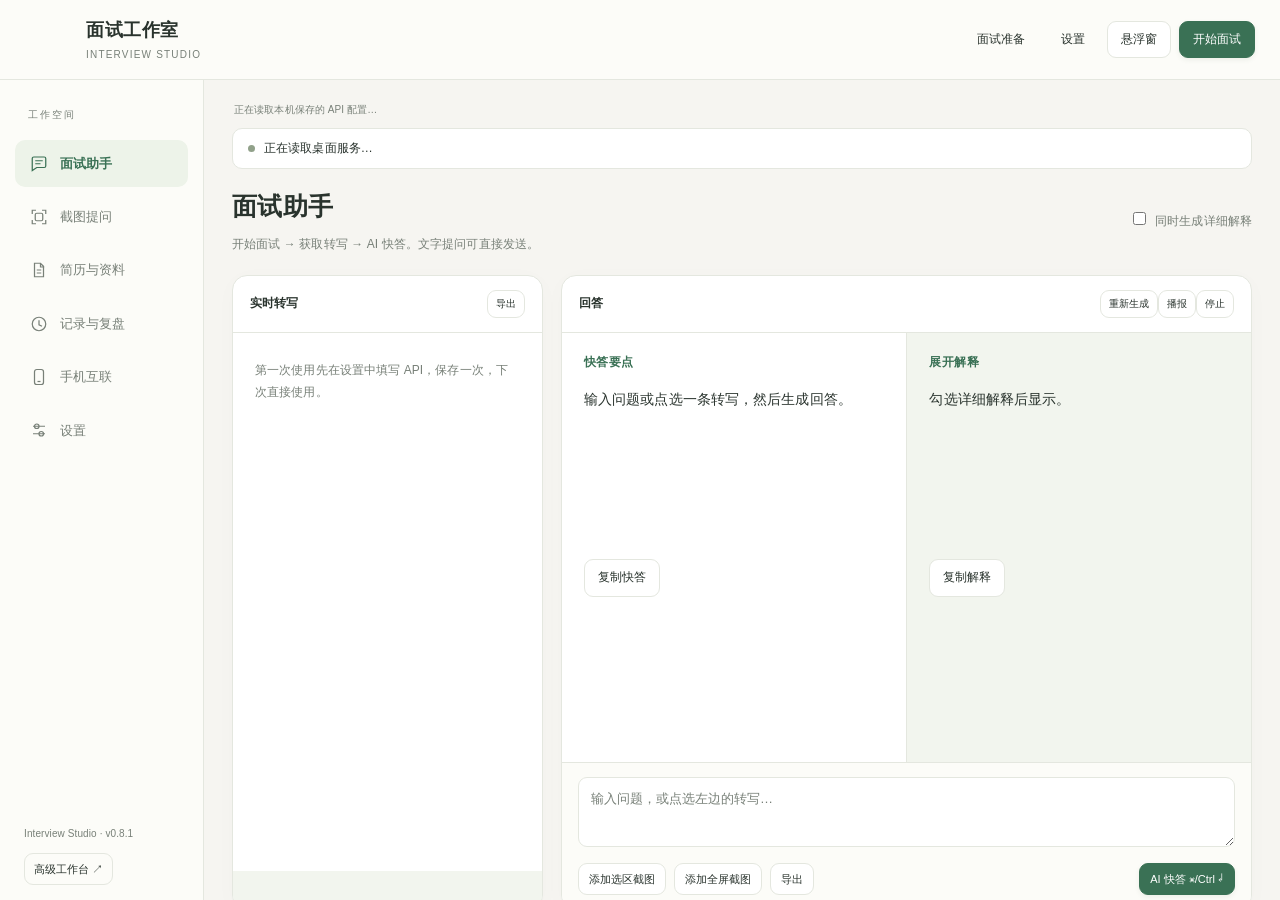
==== commit 7745737f: "Keep floating controls uniformly translucent without hover or focus brightening" ====
--- a/desktop/index.html
+++ b/desktop/index.html
@@ -1,6 +1,6 @@
 <!doctype html><html lang="zh-CN"><head><meta charset="utf-8"><meta name="viewport" content="width=device-width,initial-scale=1"><meta http-equiv="Content-Security-Policy" content="default-src 'self'; script-src 'self'; style-src 'self'; img-src 'self' data:; connect-src 'none'; object-src 'none'; base-uri 'none'; form-action 'none'"><title>面试工作室</title><link rel="stylesheet" href="studio.css"></head>
 <body><header><strong>面试工作室 <span>INTERVIEW STUDIO</span></strong><div class="tools"><button id="prepare" class="quiet">面试准备</button><button id="settings" class="quiet">设置</button><button id="overlay">悬浮窗</button><button id="start" class="primary">开始面试</button><button id="stop" hidden>结束面试</button></div></header>
-<div class="layout"><aside><div class="nav-caption">工作空间</div><nav id="navigation"><button data-view="interview" class="active"><svg viewBox="0 0 24 24" aria-hidden="true"><path d="M5 4h14a2 2 0 0 1 2 2v10a2 2 0 0 1-2 2H9l-6 4V6a2 2 0 0 1 2-2Z"/><path d="M7 9h10M7 13h7"/></svg>面试助手</button><button data-view="written"><svg viewBox="0 0 24 24" aria-hidden="true"><path d="M8 3H3v5M16 3h5v5M21 16v5h-5M8 21H3v-5"/><rect x="7" y="7" width="10" height="10" rx="2"/></svg>截图提问</button><button data-view="materials"><svg viewBox="0 0 24 24" aria-hidden="true"><path d="M6 3h8l4 4v14H6ZM14 3v5h5M9 12h6M9 16h6"/></svg>简历与资料</button><button data-view="records"><svg viewBox="0 0 24 24" aria-hidden="true"><circle cx="12" cy="12" r="9"/><path d="M12 7v6l4 2"/></svg>记录与复盘</button><button data-view="pair"><svg viewBox="0 0 24 24" aria-hidden="true"><rect x="6" y="2" width="12" height="20" rx="3"/><path d="M10 18h4"/></svg>手机互联</button><button data-view="connect"><svg viewBox="0 0 24 24" aria-hidden="true"><path d="M4 7h16M4 17h16"/><circle cx="9" cy="7" r="3"/><circle cx="15" cy="17" r="3"/></svg>设置</button></nav><div class="aside-foot"><p>Interview Studio · v0.8</p><button id="original">高级工作台 ↗</button></div></aside><main>
+<div class="layout"><aside><div class="nav-caption">工作空间</div><nav id="navigation"><button data-view="interview" class="active"><svg viewBox="0 0 24 24" aria-hidden="true"><path d="M5 4h14a2 2 0 0 1 2 2v10a2 2 0 0 1-2 2H9l-6 4V6a2 2 0 0 1 2-2Z"/><path d="M7 9h10M7 13h7"/></svg>面试助手</button><button data-view="written"><svg viewBox="0 0 24 24" aria-hidden="true"><path d="M8 3H3v5M16 3h5v5M21 16v5h-5M8 21H3v-5"/><rect x="7" y="7" width="10" height="10" rx="2"/></svg>截图提问</button><button data-view="materials"><svg viewBox="0 0 24 24" aria-hidden="true"><path d="M6 3h8l4 4v14H6ZM14 3v5h5M9 12h6M9 16h6"/></svg>简历与资料</button><button data-view="records"><svg viewBox="0 0 24 24" aria-hidden="true"><circle cx="12" cy="12" r="9"/><path d="M12 7v6l4 2"/></svg>记录与复盘</button><button data-view="pair"><svg viewBox="0 0 24 24" aria-hidden="true"><rect x="6" y="2" width="12" height="20" rx="3"/><path d="M10 18h4"/></svg>手机互联</button><button data-view="connect"><svg viewBox="0 0 24 24" aria-hidden="true"><path d="M4 7h16M4 17h16"/><circle cx="9" cy="7" r="3"/><circle cx="15" cy="17" r="3"/></svg>设置</button></nav><div class="aside-foot"><p>Interview Studio · v0.8.1</p><button id="original">高级工作台 ↗</button></div></aside><main>
 <div id="credential-status" role="status">正在读取本机保存的 API 配置…</div><div id="status" role="status">正在读取桌面服务…</div><button id="settings-back" hidden>← 返回设置</button>
 <section id="work"><p id="preparation-summary"></p><div class="title"><div><h1 id="task-title">面试助手</h1><p id="task-description">开始面试 → 获取转写 → AI 快答。文字提问可直接发送。</p></div><label><input id="dual" type="checkbox"> 同时生成详细解释</label></div>
 <div class="work-grid"><article class="card"><div class="card-head"><b>实时转写</b><button id="export-transcript">导出</button></div><div id="transcripts" class="scroll"><p class="empty">第一次使用先在设置中填写 API，保存一次，下次直接使用。</p></div><div id="partial" class="partial"></div></article>
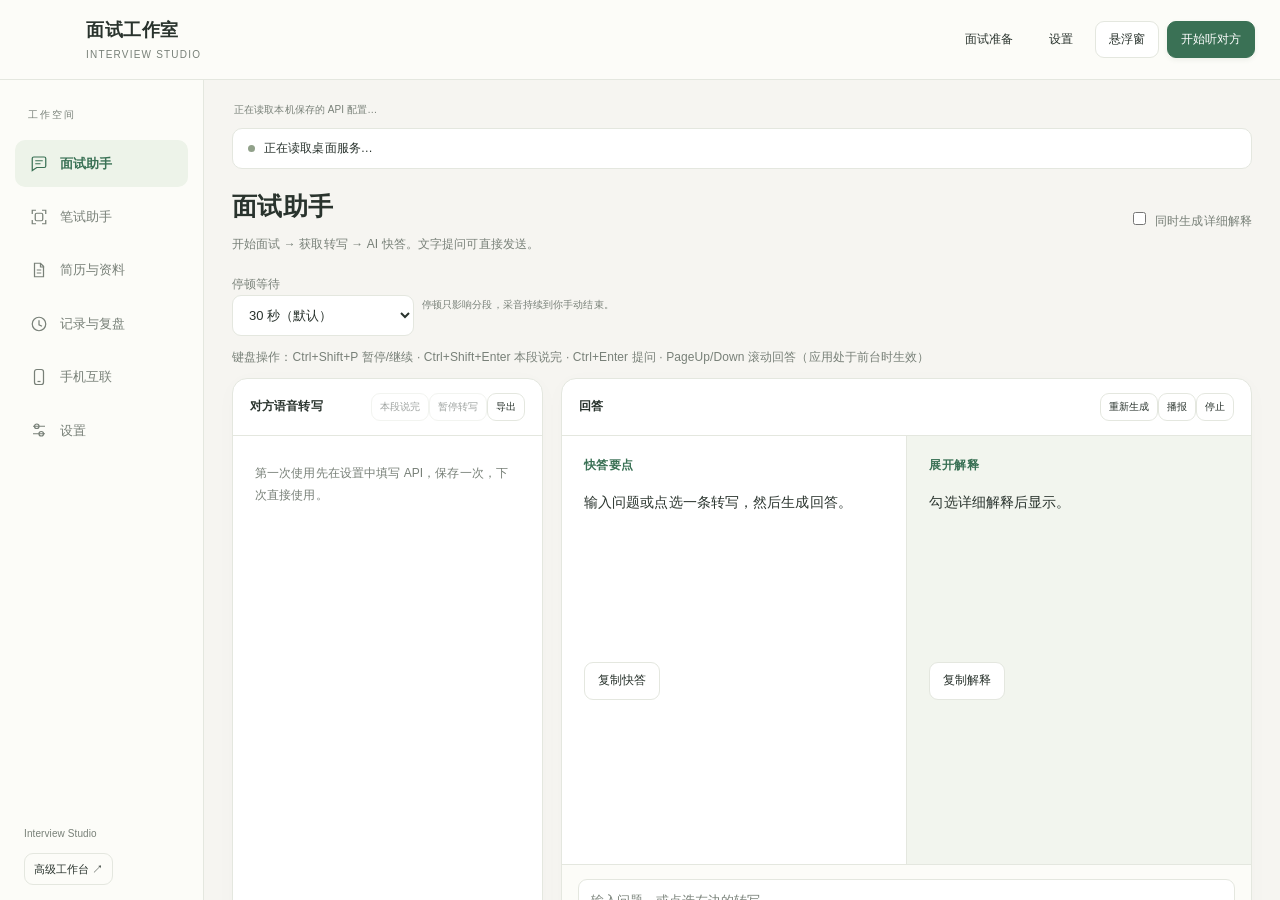
==== commit 74976d04: "Harden interview and written workflows in v0.8.6" ====
--- a/desktop/index.html
+++ b/desktop/index.html
@@ -1,11 +1,12 @@
 <!doctype html><html lang="zh-CN"><head><meta charset="utf-8"><meta name="viewport" content="width=device-width,initial-scale=1"><meta http-equiv="Content-Security-Policy" content="default-src 'self'; script-src 'self'; style-src 'self'; img-src 'self' data:; connect-src 'none'; object-src 'none'; base-uri 'none'; form-action 'none'"><title>面试工作室</title><link rel="stylesheet" href="studio.css"></head>
-<body><header><strong>面试工作室 <span>INTERVIEW STUDIO</span></strong><div class="tools"><button id="prepare" class="quiet">面试准备</button><button id="settings" class="quiet">设置</button><button id="overlay">悬浮窗</button><button id="start" class="primary">开始面试</button><button id="stop" hidden>结束面试</button></div></header>
-<div class="layout"><aside><div class="nav-caption">工作空间</div><nav id="navigation"><button data-view="interview" class="active"><svg viewBox="0 0 24 24" aria-hidden="true"><path d="M5 4h14a2 2 0 0 1 2 2v10a2 2 0 0 1-2 2H9l-6 4V6a2 2 0 0 1 2-2Z"/><path d="M7 9h10M7 13h7"/></svg>面试助手</button><button data-view="written"><svg viewBox="0 0 24 24" aria-hidden="true"><path d="M8 3H3v5M16 3h5v5M21 16v5h-5M8 21H3v-5"/><rect x="7" y="7" width="10" height="10" rx="2"/></svg>截图提问</button><button data-view="materials"><svg viewBox="0 0 24 24" aria-hidden="true"><path d="M6 3h8l4 4v14H6ZM14 3v5h5M9 12h6M9 16h6"/></svg>简历与资料</button><button data-view="records"><svg viewBox="0 0 24 24" aria-hidden="true"><circle cx="12" cy="12" r="9"/><path d="M12 7v6l4 2"/></svg>记录与复盘</button><button data-view="pair"><svg viewBox="0 0 24 24" aria-hidden="true"><rect x="6" y="2" width="12" height="20" rx="3"/><path d="M10 18h4"/></svg>手机互联</button><button data-view="connect"><svg viewBox="0 0 24 24" aria-hidden="true"><path d="M4 7h16M4 17h16"/><circle cx="9" cy="7" r="3"/><circle cx="15" cy="17" r="3"/></svg>设置</button></nav><div class="aside-foot"><p>Interview Studio · v0.8.1</p><button id="original">高级工作台 ↗</button></div></aside><main>
-<div id="credential-status" role="status">正在读取本机保存的 API 配置…</div><div id="status" role="status">正在读取桌面服务…</div><button id="settings-back" hidden>← 返回设置</button>
+<body><header><strong>面试工作室 <span>INTERVIEW STUDIO</span></strong><div class="tools"><button id="prepare" class="quiet">面试准备</button><button id="settings" class="quiet">设置</button><button id="overlay">悬浮窗</button><button id="start" class="primary">开始听对方</button><button id="stop" hidden>结束面试</button></div></header>
+<div class="layout"><aside><div class="nav-caption">工作空间</div><nav id="navigation"><button data-view="interview" class="active"><svg viewBox="0 0 24 24" aria-hidden="true"><path d="M5 4h14a2 2 0 0 1 2 2v10a2 2 0 0 1-2 2H9l-6 4V6a2 2 0 0 1 2-2Z"/><path d="M7 9h10M7 13h7"/></svg>面试助手</button><button data-view="written"><svg viewBox="0 0 24 24" aria-hidden="true"><path d="M8 3H3v5M16 3h5v5M21 16v5h-5M8 21H3v-5"/><rect x="7" y="7" width="10" height="10" rx="2"/></svg>笔试助手</button><button data-view="materials"><svg viewBox="0 0 24 24" aria-hidden="true"><path d="M6 3h8l4 4v14H6ZM14 3v5h5M9 12h6M9 16h6"/></svg>简历与资料</button><button data-view="records"><svg viewBox="0 0 24 24" aria-hidden="true"><circle cx="12" cy="12" r="9"/><path d="M12 7v6l4 2"/></svg>记录与复盘</button><button data-view="pair"><svg viewBox="0 0 24 24" aria-hidden="true"><rect x="6" y="2" width="12" height="20" rx="3"/><path d="M10 18h4"/></svg>手机互联</button><button data-view="connect"><svg viewBox="0 0 24 24" aria-hidden="true"><path d="M4 7h16M4 17h16"/><circle cx="9" cy="7" r="3"/><circle cx="15" cy="17" r="3"/></svg>设置</button></nav><div class="aside-foot"><p id="app-version">Interview Studio</p><button id="original">高级工作台 ↗</button></div></aside><main>
+<div id="credential-status" role="status">正在读取本机保存的 API 配置…</div><div class="workbench-status"><div id="status" role="status">正在读取桌面服务…</div><button id="capture-permission" hidden>打开录屏权限</button></div><button id="settings-back" hidden>← 返回设置</button>
 <section id="work"><p id="preparation-summary"></p><div class="title"><div><h1 id="task-title">面试助手</h1><p id="task-description">开始面试 → 获取转写 → AI 快答。文字提问可直接发送。</p></div><label><input id="dual" type="checkbox"> 同时生成详细解释</label></div>
-<div class="work-grid"><article class="card"><div class="card-head"><b>实时转写</b><button id="export-transcript">导出</button></div><div id="transcripts" class="scroll"><p class="empty">第一次使用先在设置中填写 API，保存一次，下次直接使用。</p></div><div id="partial" class="partial"></div></article>
-<article class="card"><div class="card-head"><b id="question-title">回答</b><div><button id="retry-answer">重新生成</button><button id="speak">播报</button><button id="cancel">停止</button></div></div><div id="columns" class="columns scroll"><section><h3>快答要点 <small id="quick-time"></small></h3><pre id="quick">输入问题或点选一条转写，然后生成回答。</pre><button id="copy-quick">复制快答</button></section><section id="deep-column"><h3>展开解释 <small id="deep-time"></small></h3><pre id="deep">勾选详细解释后显示。</pre><button id="copy-deep">复制解释</button></section></div><div id="attachments"></div><details id="answer-sources" hidden><summary>本次提供给模型的资料</summary><p>这是实际发送的背景范围，不代表模型逐条引用或核实。点击可查看当时片段。</p><div id="source-items"></div></details><div class="composer"><textarea id="question" aria-label="问题" placeholder="输入问题，或点选左边的转写…"></textarea><div class="row"><button id="capture">添加选区截图</button><button id="full-capture">添加全屏截图</button><button id="capture-ask" hidden>截图并提问</button><button id="export-answer">导出</button><span class="grow"></span><button id="ask" class="primary">AI 快答 ⌘/Ctrl ↵</button></div></div></article></div></section>
+<div id="transcription-controls" class="row transcription-controls"><label>停顿等待 <select id="transcription-mode"><option value="30000">30 秒（默认）</option><option value="10000">10 秒</option><option value="60000">60 秒</option><option value="manual">手动分段</option></select></label><small id="transcription-hint">停顿只影响分段，采音持续到你手动结束。</small></div>
+<p class="keyboard-hint">键盘操作：Ctrl+Shift+P 暂停/继续 · Ctrl+Shift+Enter 本段说完 · Ctrl+Enter 提问 · PageUp/Down 滚动回答（应用处于前台时生效）</p><div id="written-controls" class="row" hidden><button id="import-question-image">导入题目图片</button><button id="paste-question-image">粘贴图片</button><button id="recognize-question">识别题目到输入框</button><label>发送内容 <select id="written-input-mode"><option value="images">图片与文字（需视觉模型）</option><option value="text">仅发送校对后的文字</option></select></label><label>代码语言 <select id="written-language"><option value="auto">按题目要求</option><option>C</option><option>C++</option><option>Python</option></select></label><small>用于练习。本机识别后默认发送文字。含图形、表格或公式版面的题目，请切回图片与文字模式。</small></div><div class="work-grid"><article class="card"><div class="card-head"><b>对方语音转写</b><div><button id="finish-turn" disabled>本段说完</button><button id="pause-transcription" disabled>暂停转写</button><button id="export-transcript">导出</button></div></div><div id="transcripts" class="scroll"><p class="empty">第一次使用先在设置中填写 API，保存一次，下次直接使用。</p></div><div id="partial" class="partial"></div></article>
+<article class="card"><div class="card-head"><b id="question-title">回答</b><div><button id="retry-answer">重新生成</button><button id="speak">播报</button><button id="cancel">停止</button></div></div><div id="columns" class="columns scroll"><section><h3>快答要点 <small id="quick-time"></small></h3><pre id="quick">输入问题或点选一条转写，然后生成回答。</pre><button id="copy-quick">复制快答</button></section><section id="deep-column"><h3>展开解释 <small id="deep-time"></small></h3><pre id="deep">勾选详细解释后显示。</pre><button id="copy-deep">复制解释</button></section></div><div id="attachments"></div><details id="answer-sources" hidden><summary>本次提供给模型的资料</summary><p>这是实际发送的背景范围，不代表模型逐条引用或核实。点击可查看当时片段。</p><div id="source-items"></div></details><div class="composer"><textarea id="question" aria-label="问题" placeholder="输入问题，或点选左边的转写…"></textarea><div class="row"><button id="capture">添加选区截图</button><button id="repeat-capture">重用选区截图</button><button id="full-capture">添加全屏截图</button><button id="capture-ask" hidden>截图并提问</button><button id="export-answer">导出</button><span class="grow"></span><button id="ask" class="primary">AI 快答 ⌘/Ctrl ↵</button></div></div></article></div></section>
 <section id="other" hidden></section><div id="notice" role="status"></div>
 </main></div>
-<dialog id="source-dialog" aria-labelledby="source-title"><h2 id="source-title">本次面试的数据源</h2><p>默认接收电脑播放的声音，飞书、腾讯会议保持原来的音频设置。</p><div class="source-option"><b>电脑系统声音</b><p>默认开启；仅采音时连接已配置的转写服务。</p></div><label><input id="session-mic" type="checkbox"> 同时记录我的麦克风</label><label><input id="session-screen" type="checkbox"> 本次需要截图提问</label><p>截图只在你点击截图按钮时进行；图片随提问发送给所选模型。</p><div class="row"><button id="source-cancel">取消</button><button id="source-start" class="primary">确认并开始</button></div></dialog>
-<dialog id="document-dialog" aria-labelledby="document-title"><h2 id="document-title">资料原文</h2><p id="document-range"></p><pre id="document-content"></pre><button id="document-close">关闭</button></dialog><script src="renderer.js"></script></body></html>
+<dialog id="source-dialog" aria-labelledby="source-title"><h2 id="source-title">开始听对方的系统声音</h2><p>会议软件接收到的对方语音 → 选定扬声器或耳机 → 本应用转写。音频设备须与会议软件一致，其他应用在该设备播放的声音也可能被收录。音频会发送到所选语音服务。</p><div class="source-option"><p id="source-check" role="status"></p><button id="source-permission" hidden>打开系统权限</button></div><label><input id="session-mic" type="checkbox"> 额外记录我自己的麦克风（仅需复盘时勾选）</label><label><input id="session-screen" type="checkbox"> 本次需要截图提问</label><p>截图只在你点击截图按钮时进行；图片随提问发送给所选模型。</p><div class="row"><button id="source-cancel">取消</button><button id="source-start" class="primary">确认并开始</button></div></dialog>
+<dialog id="document-dialog" aria-labelledby="document-title"><h2 id="document-title">资料原文</h2><p id="document-range"></p><pre id="document-content"></pre><button id="document-close">关闭</button></dialog><script src="renderer.js"></script><script src="keyboard.js"></script></body></html>
--- a/desktop/studio.css
+++ b/desktop/studio.css
@@ -13,3 +13,23 @@
 @media(max-width:1100px){header strong>span{display:none}.layout{grid-template-columns:175px minmax(0,1fr)}main{padding:20px}.columns{grid-template-columns:1fr}.columns section+section{border-left:0;border-top:1px solid var(--line)}.setup-grid{grid-template-columns:1fr}.work-grid{gap:12px;grid-template-columns:minmax(210px,.7fr) minmax(0,1.3fr)}.data-grid{grid-template-columns:1fr}.card-head{flex-wrap:wrap}}
 @media(max-width:800px){header{padding-right:14px;gap:8px}header strong{font-size:15px}.tools{gap:3px}.tools button{padding:7px 8px;font-size:11px}.layout{grid-template-columns:140px minmax(0,1fr)}aside{padding:20px 8px}nav button{padding:10px 8px;gap:8px;font-size:12px}.work-grid{grid-template-columns:1fr;height:auto;min-height:0}.card:first-child{min-height:220px;max-height:330px}.card:nth-child(2){min-height:430px}.title{flex-wrap:wrap}.appearance-grid{grid-template-columns:1fr;gap:15px}.entry{flex-wrap:wrap}}
 @media(prefers-reduced-motion:reduce){*{animation:none!important;transition:none!important}}
+
+.workbench-status { display: flex; flex-wrap: wrap; align-items: stretch; gap: 8px; }
+.workbench-status #status { flex: 1 1 280px; }
+.workbench-status #capture-permission { color: var(--accent); font-weight: 650; }
+.capture-settings-row { display: flex; flex-wrap: wrap; align-items: center; justify-content: space-between; gap: 12px; margin: 16px 0; padding: 16px 20px; border: 1px solid var(--line); border-radius: 14px; background: var(--soft); }
+.capture-settings-row h2 { margin-bottom: 2px; }
+.connection-result { min-height: 22px; margin-top: 8px; }
+.connection-result:empty { display: none; }
+.connection-facts { display: grid; grid-template-columns: repeat(auto-fit, minmax(120px, 1fr)); gap: 12px; }
+.connection-facts div { min-width: 0; border-left: 2px solid var(--line); padding-left: 10px; }
+.connection-facts dt { color: var(--muted); font-size: 12px; }
+.connection-facts dd { margin: 2px 0 0; overflow-wrap: anywhere; }
+#source-check { color: var(--text); margin-bottom: 6px; }
+
+.transcription-controls { margin-bottom: 12px; flex-wrap: wrap; }
+#written-controls { margin-bottom:16px; flex-wrap:wrap; }
+.written-workspace .work-grid { grid-template-columns:1fr; }
+.written-workspace .work-grid > .card:first-child { display:none; }
+[hidden] { display:none !important; }
+.keyboard-hint{font-size:12px;line-height:1.5;color:var(--muted);margin:4px 0 12px}
